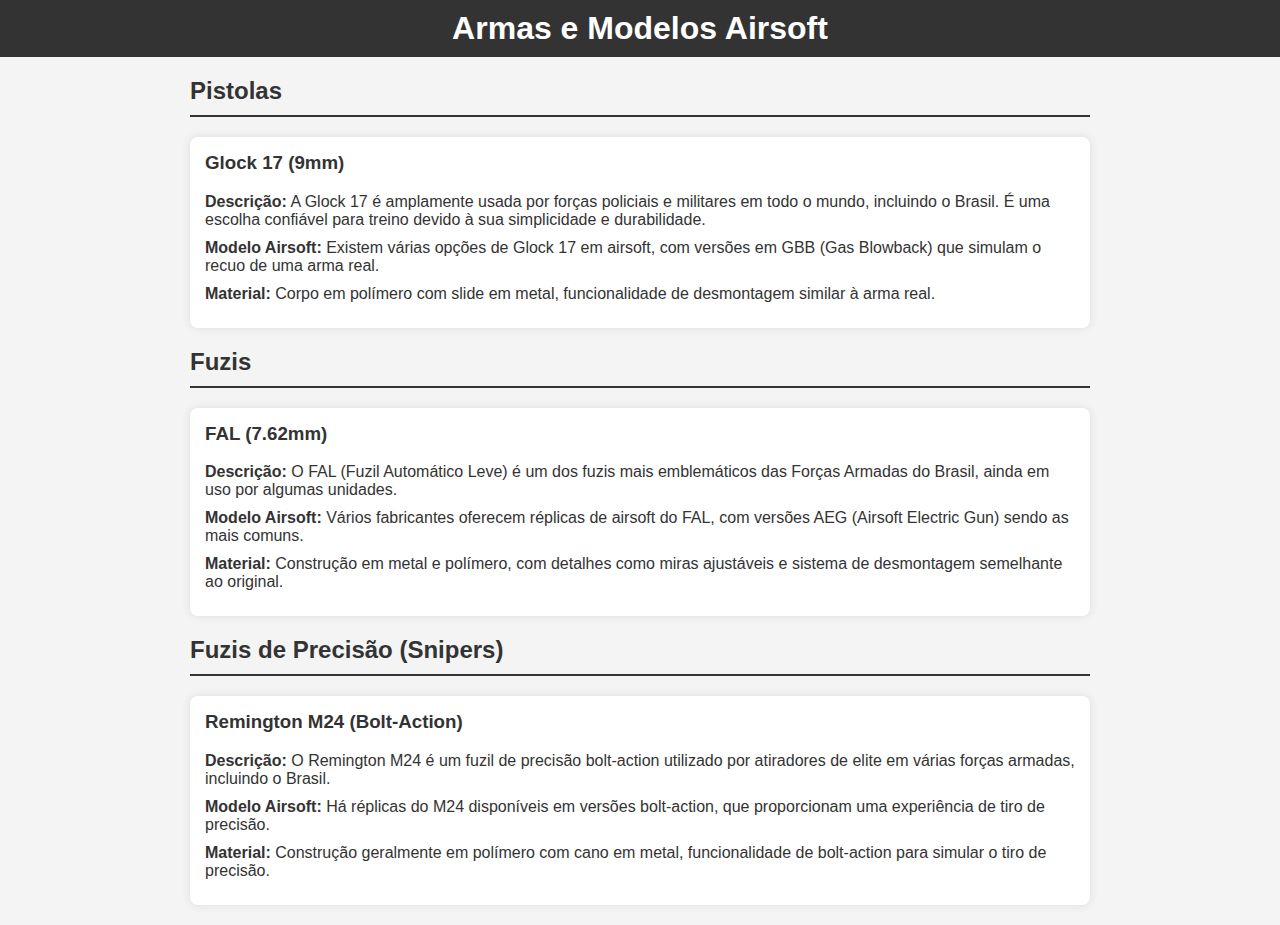
==== Site Armas/index.html @ cdd0f5ab "Add files via upload" ====
<!DOCTYPE html>
<html lang="pt-br">
<head>
    <meta charset="UTF-8">
    <meta name="viewport" content="width=device-width, initial-scale=1.0">
    <title>Armas e Modelos Airsoft</title>
    <link rel="stylesheet" href="assets/styles.css">
</head>
<body>
    <header>
        <h1>Armas e Modelos Airsoft</h1>
    </header>
    <main>
        <section id="pistolas">
            <h2>Pistolas</h2>
            <article class="arma">
                <h3>Glock 17 (9mm)</h3>
                <p><strong>Descrição:</strong> A Glock 17 é amplamente usada por forças policiais e militares em todo o mundo, incluindo o Brasil. É uma escolha confiável para treino devido à sua simplicidade e durabilidade.</p>
                <p><strong>Modelo Airsoft:</strong> Existem várias opções de Glock 17 em airsoft, com versões em GBB (Gas Blowback) que simulam o recuo de uma arma real.</p>
                <p><strong>Material:</strong> Corpo em polímero com slide em metal, funcionalidade de desmontagem similar à arma real.</p>
            </article>
            <!-- Adicione mais pistolas conforme necessário -->
        </section>

        <section id="fuzis">
            <h2>Fuzis</h2>
            <article class="arma">
                <h3>FAL (7.62mm)</h3>
                <p><strong>Descrição:</strong> O FAL (Fuzil Automático Leve) é um dos fuzis mais emblemáticos das Forças Armadas do Brasil, ainda em uso por algumas unidades.</p>
                <p><strong>Modelo Airsoft:</strong> Vários fabricantes oferecem réplicas de airsoft do FAL, com versões AEG (Airsoft Electric Gun) sendo as mais comuns.</p>
                <p><strong>Material:</strong> Construção em metal e polímero, com detalhes como miras ajustáveis e sistema de desmontagem semelhante ao original.</p>
            </article>
            <!-- Adicione mais fuzis conforme necessário -->
        </section>

        <section id="snipers">
            <h2>Fuzis de Precisão (Snipers)</h2>
            <article class="arma">
                <h3>Remington M24 (Bolt-Action)</h3>
                <p><strong>Descrição:</strong> O Remington M24 é um fuzil de precisão bolt-action utilizado por atiradores de elite em várias forças armadas, incluindo o Brasil.</p>
                <p><strong>Modelo Airsoft:</strong> Há réplicas do M24 disponíveis em versões bolt-action, que proporcionam uma experiência de tiro de precisão.</p>
                <p><strong>Material:</strong> Construção geralmente em polímero com cano em metal, funcionalidade de bolt-action para simular o tiro de precisão.</p>
            </article>
            <!-- Adicione mais snipers conforme necessário -->
        </section>
    </main>
    <script src="assets/script.js"></script>
</body>
</html>
---- Site Armas/assets/styles.css ----
body {
    font-family: Arial, sans-serif;
    background-color: #f4f4f4;
    color: #333;
    margin: 0;
    padding: 0;
}

header {
    background-color: #333;
    color: #fff;
    padding: 10px 0;
    text-align: center;
}

main {
    max-width: 900px;
    margin: 20px auto;
    padding: 0 20px;
}

h1 {
    margin: 0;
}

h2 {
    border-bottom: 2px solid #333;
    padding-bottom: 10px;
    margin-bottom: 20px;
}

.arma {
    background-color: #fff;
    padding: 15px;
    margin-bottom: 20px;
    border-radius: 8px;
    box-shadow: 0 0 10px rgba(0, 0, 0, 0.1);
}

.arma h3 {
    margin-top: 0;
}

p {
    margin: 10px 0;
}

strong {
    color: #333;
}
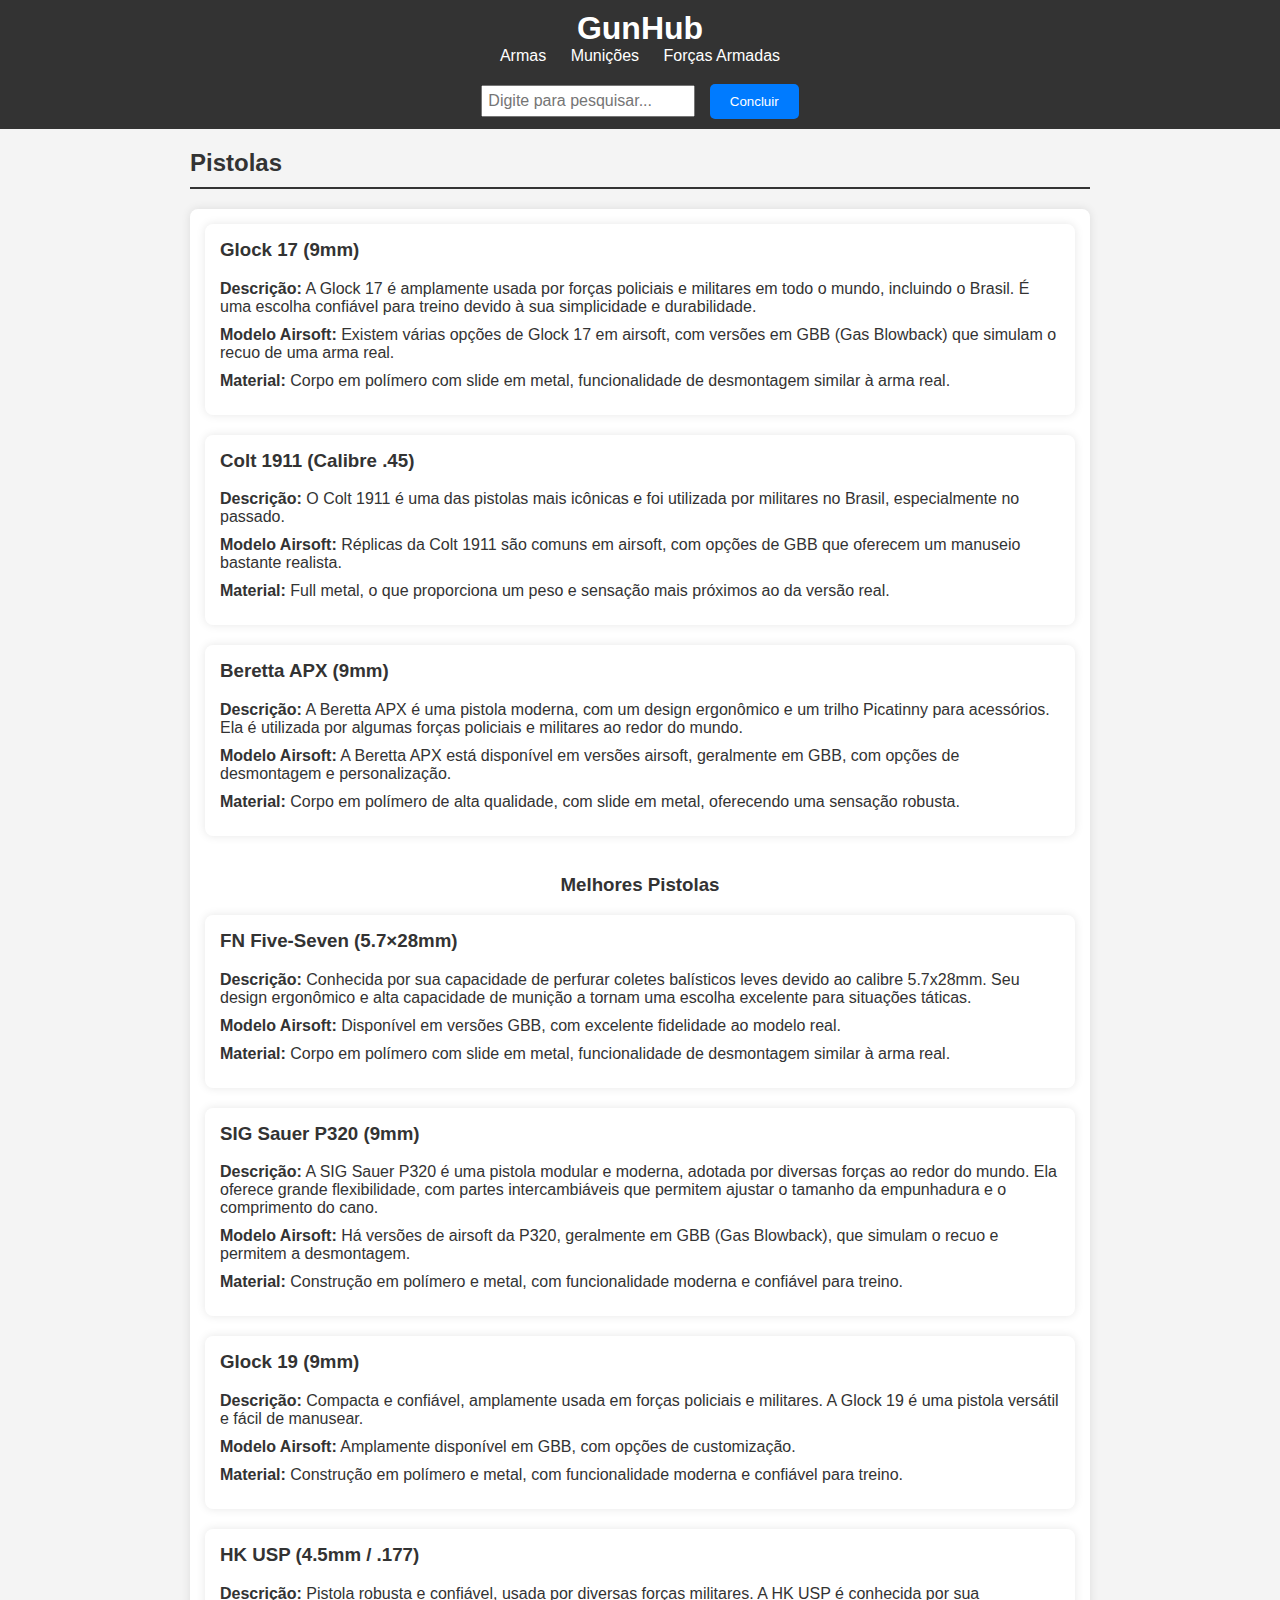
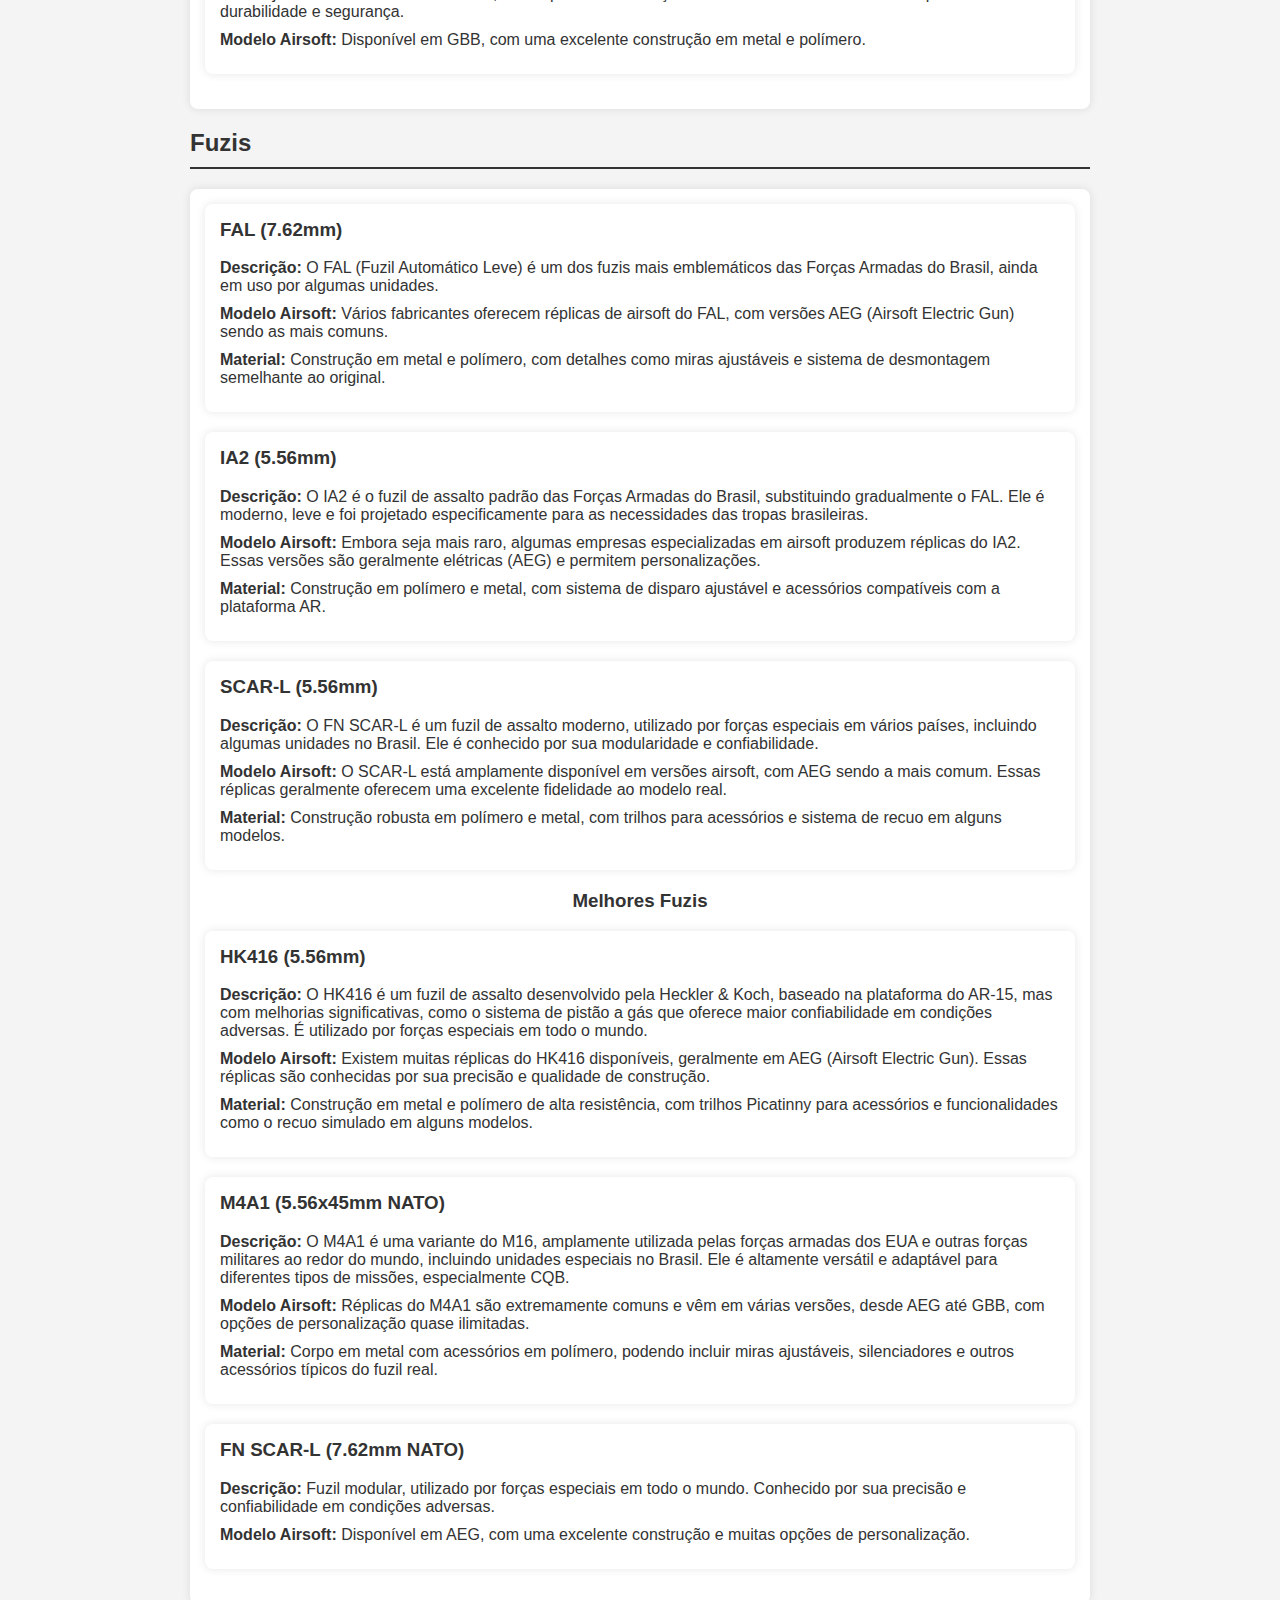
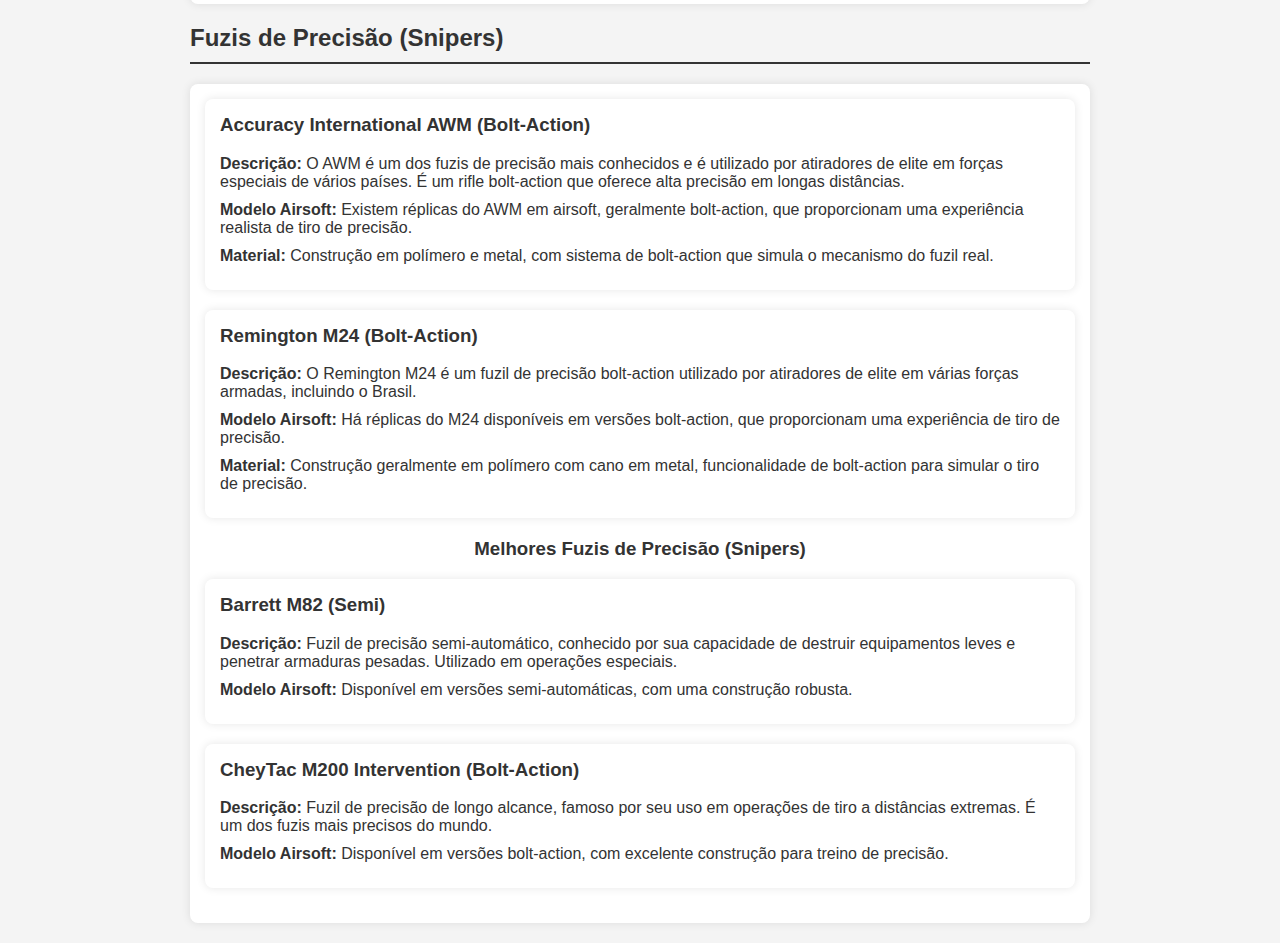
==== commit 640e3d29: "Add files via upload" ====
--- a/Site Armas/index.html
+++ b/Site Armas/index.html
@@ -3,47 +3,145 @@
 <head>
     <meta charset="UTF-8">
     <meta name="viewport" content="width=device-width, initial-scale=1.0">
-    <title>Armas e Modelos Airsoft</title>
+    <title>GunHub</title>
     <link rel="stylesheet" href="assets/styles.css">
+    <script src="search.js" defer></script>
 </head>
 <body>
     <header>
-        <h1>Armas e Modelos Airsoft</h1>
+        <h1>GunHub</h1>
+        <nav>
+            <a href="index.html">Armas</a>
+            <a href="municoes.html">Munições</a>
+            <a href="forcas-armadas.html">Forças Armadas</a>
+        </nav>
+        <input type="text" id="search" placeholder="Digite para pesquisar...">
+        <button id="searchButton">Concluir</button>
     </header>
-    <main>
-        <section id="pistolas">
-            <h2>Pistolas</h2>
-            <article class="arma">
-                <h3>Glock 17 (9mm)</h3>
-                <p><strong>Descrição:</strong> A Glock 17 é amplamente usada por forças policiais e militares em todo o mundo, incluindo o Brasil. É uma escolha confiável para treino devido à sua simplicidade e durabilidade.</p>
-                <p><strong>Modelo Airsoft:</strong> Existem várias opções de Glock 17 em airsoft, com versões em GBB (Gas Blowback) que simulam o recuo de uma arma real.</p>
-                <p><strong>Material:</strong> Corpo em polímero com slide em metal, funcionalidade de desmontagem similar à arma real.</p>
-            </article>
-            <!-- Adicione mais pistolas conforme necessário -->
-        </section>
-
-        <section id="fuzis">
-            <h2>Fuzis</h2>
-            <article class="arma">
-                <h3>FAL (7.62mm)</h3>
-                <p><strong>Descrição:</strong> O FAL (Fuzil Automático Leve) é um dos fuzis mais emblemáticos das Forças Armadas do Brasil, ainda em uso por algumas unidades.</p>
-                <p><strong>Modelo Airsoft:</strong> Vários fabricantes oferecem réplicas de airsoft do FAL, com versões AEG (Airsoft Electric Gun) sendo as mais comuns.</p>
-                <p><strong>Material:</strong> Construção em metal e polímero, com detalhes como miras ajustáveis e sistema de desmontagem semelhante ao original.</p>
-            </article>
-            <!-- Adicione mais fuzis conforme necessário -->
-        </section>
-
-        <section id="snipers">
-            <h2>Fuzis de Precisão (Snipers)</h2>
-            <article class="arma">
-                <h3>Remington M24 (Bolt-Action)</h3>
-                <p><strong>Descrição:</strong> O Remington M24 é um fuzil de precisão bolt-action utilizado por atiradores de elite em várias forças armadas, incluindo o Brasil.</p>
-                <p><strong>Modelo Airsoft:</strong> Há réplicas do M24 disponíveis em versões bolt-action, que proporcionam uma experiência de tiro de precisão.</p>
-                <p><strong>Material:</strong> Construção geralmente em polímero com cano em metal, funcionalidade de bolt-action para simular o tiro de precisão.</p>
-            </article>
-            <!-- Adicione mais snipers conforme necessário -->
-        </section>
+    <main id="content">
+            <section id="pistolas">
+                <h2>Pistolas</h2>
+                <article class="arma">
+                    <div class="arma" id="glock17">
+                        <h3>Glock 17 (9mm)</h3>
+                        <p><strong>Descrição:</strong> A Glock 17 é amplamente usada por forças policiais e militares em todo o mundo, incluindo o Brasil. É uma escolha confiável para treino devido à sua simplicidade e durabilidade.</p>
+                        <p><strong>Modelo Airsoft:</strong> Existem várias opções de Glock 17 em airsoft, com versões em GBB (Gas Blowback) que simulam o recuo de uma arma real.</p>
+                        <p><strong>Material:</strong> Corpo em polímero com slide em metal, funcionalidade de desmontagem similar à arma real.</p>
+                    </div>
+                    <div class="arma" id="colt1911">
+                        <h3>Colt 1911 (Calibre .45)</h3>
+                        <p><strong>Descrição:</strong> O Colt 1911 é uma das pistolas mais icônicas e foi utilizada por militares no Brasil, especialmente no passado.</p>
+                        <p><strong>Modelo Airsoft:</strong> Réplicas da Colt 1911 são comuns em airsoft, com opções de GBB que oferecem um manuseio bastante realista.</p>
+                        <p><strong>Material:</strong> Full metal, o que proporciona um peso e sensação mais próximos ao da versão real.</p>
+                    </div>
+                    <div class="arma" id="berettaapx">
+                        <h3>Beretta APX (9mm)</h3>
+                        <p><strong>Descrição:</strong> A Beretta APX é uma pistola moderna, com um design ergonômico e um trilho Picatinny para acessórios. Ela é utilizada por algumas forças policiais e militares ao redor do mundo.</p>
+                        <p><strong>Modelo Airsoft:</strong> A Beretta APX está disponível em versões airsoft, geralmente em GBB, com opções de desmontagem e personalização.</p>
+                        <p><strong>Material:</strong> Corpo em polímero de alta qualidade, com slide em metal, oferecendo uma sensação robusta.</p>
+                    </div>
+                    <br>
+                    <center><h3>Melhores Pistolas</h3></center>
+                    <div class="arma" id="fnfiveseven">
+                        <h3>FN Five-Seven (5.7×28mm)</h3>
+                        <p><strong>Descrição:</strong> Conhecida por sua capacidade de perfurar coletes balísticos leves devido ao calibre 5.7x28mm. Seu design ergonômico e alta capacidade de munição a tornam uma escolha excelente para situações táticas.</p>
+                        <p><strong>Modelo Airsoft:</strong> Disponível em versões GBB, com excelente fidelidade ao modelo real.</p>
+                        <p><strong>Material:</strong> Corpo em polímero com slide em metal, funcionalidade de desmontagem similar à arma real.</p>
+                    </div>
+                    <div class="arma" id="sigsauerp320">
+                        <h3>SIG Sauer P320 (9mm)</h3>
+                        <p><strong>Descrição:</strong> A SIG Sauer P320 é uma pistola modular e moderna, adotada por diversas forças ao redor do mundo. Ela oferece grande flexibilidade, com partes intercambiáveis que permitem ajustar o tamanho da empunhadura e o comprimento do cano.</p>
+                        <p><strong>Modelo Airsoft:</strong> Há versões de airsoft da P320, geralmente em GBB (Gas Blowback), que simulam o recuo e permitem a desmontagem.</p>
+                        <p><strong>Material:</strong> Construção em polímero e metal, com funcionalidade moderna e confiável para treino.</p>
+                    </div>
+                    <div class="arma" id="glock19">
+                        <h3>Glock 19 (9mm)</h3>
+                        <p><strong>Descrição:</strong> Compacta e confiável, amplamente usada em forças policiais e militares. A Glock 19 é uma pistola versátil e fácil de manusear.</p>
+                        <p><strong>Modelo Airsoft:</strong> Amplamente disponível em GBB, com opções de customização.</p>
+                        <p><strong>Material:</strong> Construção em polímero e metal, com funcionalidade moderna e confiável para treino.</p>
+                    </div>
+                    <div class="arma" id="hkusp">
+                        <h3>HK USP (4.5mm / .177)</h3>
+                        <p><strong>Descrição:</strong> Pistola robusta e confiável, usada por diversas forças militares. A HK USP é conhecida por sua durabilidade e segurança.</p>
+                        <p><strong>Modelo Airsoft:</strong> Disponível em GBB, com uma excelente construção em metal e polímero.</p>
+                    </div>
+                </article>
+                <!-- Adicione mais pistolas conforme necessário -->
+            </section>
+        
+            <section id="fuzis">
+                <h2>Fuzis</h2>
+                <article class="arma">
+                    <div class="arma" id="fal">
+                        <h3>FAL (7.62mm)</h3>
+                        <p><strong>Descrição:</strong> O FAL (Fuzil Automático Leve) é um dos fuzis mais emblemáticos das Forças Armadas do Brasil, ainda em uso por algumas unidades.</p>
+                        <p><strong>Modelo Airsoft:</strong> Vários fabricantes oferecem réplicas de airsoft do FAL, com versões AEG (Airsoft Electric Gun) sendo as mais comuns.</p>
+                        <p><strong>Material:</strong> Construção em metal e polímero, com detalhes como miras ajustáveis e sistema de desmontagem semelhante ao original.</p>
+                    </div>
+                    <div class="arma" id="ia2">
+                        <h3>IA2 (5.56mm)</h3>
+                        <p><strong>Descrição:</strong> O IA2 é o fuzil de assalto padrão das Forças Armadas do Brasil, substituindo gradualmente o FAL. Ele é moderno, leve e foi projetado especificamente para as necessidades das tropas brasileiras.</p>
+                        <p><strong>Modelo Airsoft:</strong> Embora seja mais raro, algumas empresas especializadas em airsoft produzem réplicas do IA2. Essas versões são geralmente elétricas (AEG) e permitem personalizações.</p>
+                        <p><strong>Material:</strong> Construção em polímero e metal, com sistema de disparo ajustável e acessórios compatíveis com a plataforma AR.</p>
+                    </div>
+                    <div class="arma" id="scarl">
+                        <h3>SCAR-L (5.56mm)</h3>
+                        <p><strong>Descrição:</strong> O FN SCAR-L é um fuzil de assalto moderno, utilizado por forças especiais em vários países, incluindo algumas unidades no Brasil. Ele é conhecido por sua modularidade e confiabilidade.</p>
+                        <p><strong>Modelo Airsoft:</strong> O SCAR-L está amplamente disponível em versões airsoft, com AEG sendo a mais comum. Essas réplicas geralmente oferecem uma excelente fidelidade ao modelo real.</p>
+                        <p><strong>Material:</strong> Construção robusta em polímero e metal, com trilhos para acessórios e sistema de recuo em alguns modelos.</p>
+                    </div>
+                    <center><h3>Melhores Fuzis</h3></center>
+                    <div class="arma" id="hk416">
+                        <h3>HK416 (5.56mm)</h3>
+                        <p><strong>Descrição:</strong> O HK416 é um fuzil de assalto desenvolvido pela Heckler & Koch, baseado na plataforma do AR-15, mas com melhorias significativas, como o sistema de pistão a gás que oferece maior confiabilidade em condições adversas. É utilizado por forças especiais em todo o mundo.</p>
+                        <p><strong>Modelo Airsoft:</strong> Existem muitas réplicas do HK416 disponíveis, geralmente em AEG (Airsoft Electric Gun). Essas réplicas são conhecidas por sua precisão e qualidade de construção.</p>
+                        <p><strong>Material:</strong> Construção em metal e polímero de alta resistência, com trilhos Picatinny para acessórios e funcionalidades como o recuo simulado em alguns modelos.</p>
+                    </div>
+                    <div class="arma" id="m4a1">
+                        <h3>M4A1 (5.56x45mm NATO)</h3>
+                        <p><strong>Descrição:</strong> O M4A1 é uma variante do M16, amplamente utilizada pelas forças armadas dos EUA e outras forças militares ao redor do mundo, incluindo unidades especiais no Brasil. Ele é altamente versátil e adaptável para diferentes tipos de missões, especialmente CQB.</p>
+                        <p><strong>Modelo Airsoft:</strong> Réplicas do M4A1 são extremamente comuns e vêm em várias versões, desde AEG até GBB, com opções de personalização quase ilimitadas.</p>
+                        <p><strong>Material:</strong> Corpo em metal com acessórios em polímero, podendo incluir miras ajustáveis, silenciadores e outros acessórios típicos do fuzil real.</p>
+                    </div>
+                    <div class="arma" id="fnscarl">
+                        <h3>FN SCAR-L (7.62mm NATO)</h3>
+                        <p><strong>Descrição:</strong> Fuzil modular, utilizado por forças especiais em todo o mundo. Conhecido por sua precisão e confiabilidade em condições adversas.</p>
+                        <p><strong>Modelo Airsoft:</strong> Disponível em AEG, com uma excelente construção e muitas opções de personalização.</p>
+                    </div>
+                </article>
+                <!-- Adicione mais fuzis conforme necessário -->
+            </section>
+        
+            <section id="snipers">
+                <h2>Fuzis de Precisão (Snipers)</h2>
+                <article class="arma">
+                    <div class="arma" id="accuracyinsternationalawm">
+                        <h3>Accuracy International AWM (Bolt-Action)</h3>
+                        <p><strong>Descrição:</strong> O AWM é um dos fuzis de precisão mais conhecidos e é utilizado por atiradores de elite em forças especiais de vários países. É um rifle bolt-action que oferece alta precisão em longas distâncias.</p>
+                        <p><strong>Modelo Airsoft:</strong> Existem réplicas do AWM em airsoft, geralmente bolt-action, que proporcionam uma experiência realista de tiro de precisão.</p>
+                        <p><strong>Material:</strong> Construção em polímero e metal, com sistema de bolt-action que simula o mecanismo do fuzil real.</p>
+                    </div>
+                    <div class="arma" id="remingtonm24">
+                        <h3>Remington M24 (Bolt-Action)</h3>
+                        <p><strong>Descrição:</strong> O Remington M24 é um fuzil de precisão bolt-action utilizado por atiradores de elite em várias forças armadas, incluindo o Brasil.</p>
+                        <p><strong>Modelo Airsoft:</strong> Há réplicas do M24 disponíveis em versões bolt-action, que proporcionam uma experiência de tiro de precisão.</p>
+                        <p><strong>Material:</strong> Construção geralmente em polímero com cano em metal, funcionalidade de bolt-action para simular o tiro de precisão.</p>
+                    </div>
+                    <center><h3>Melhores Fuzis de Precisão (Snipers)</h3></center>
+                    <div class="arma" id="barrettm82">
+                        <h3>Barrett M82 (Semi)</h3>
+                        <p><strong>Descrição:</strong> Fuzil de precisão semi-automático, conhecido por sua capacidade de destruir equipamentos leves e penetrar armaduras pesadas. Utilizado em operações especiais.</p>
+                        <p><strong>Modelo Airsoft:</strong> Disponível em versões semi-automáticas, com uma construção robusta.</p>
+                    </div>
+                    <div class="arma" id="cheytacm200intervention">
+                        <h3>CheyTac M200 Intervention (Bolt-Action)</h3>
+                        <p><strong>Descrição:</strong> Fuzil de precisão de longo alcance, famoso por seu uso em operações de tiro a distâncias extremas. É um dos fuzis mais precisos do mundo.</p>
+                        <p><strong>Modelo Airsoft:</strong> Disponível em versões bolt-action, com excelente construção para treino de precisão.</p>
+                    </div>
+                </article>
+                <!-- Adicione mais snipers conforme necessário -->
+            </section>
     </main>
-    <script src="assets/script.js"></script>
+    <script src="script.js"></script>
 </body>
 </html>
--- a/Site Armas/assets/styles.css
+++ b/Site Armas/assets/styles.css
@@ -11,6 +11,23 @@
     color: #fff;
     padding: 10px 0;
     text-align: center;
+}
+
+header nav {
+    margin-bottom: 10px;
+}
+
+header nav a {
+    color: #fff;
+    text-decoration: none;
+    margin: 0 10px;
+}
+
+header input {
+    margin-top: 10px;
+    padding: 5px;
+    font-size: 16px;
+    width: 200px;
 }
 
 main {
@@ -29,7 +46,7 @@
     margin-bottom: 20px;
 }
 
-.arma {
+.arma, .municao, .forca-armada {
     background-color: #fff;
     padding: 15px;
     margin-bottom: 20px;
@@ -37,7 +54,7 @@
     box-shadow: 0 0 10px rgba(0, 0, 0, 0.1);
 }
 
-.arma h3 {
+.arma h3, .municao h3, .forca-armada h3 {
     margin-top: 0;
 }
 
@@ -48,3 +65,17 @@
 strong {
     color: #333;
 }
+
+#searchButton {
+    padding: 10px 20px;
+    background-color: #007bff;
+    color: white;
+    border: none;
+    border-radius: 5px;
+    cursor: pointer;
+    margin-left: 10px;
+}
+
+#searchButton:hover {
+    background-color: #0056b3;
+}
